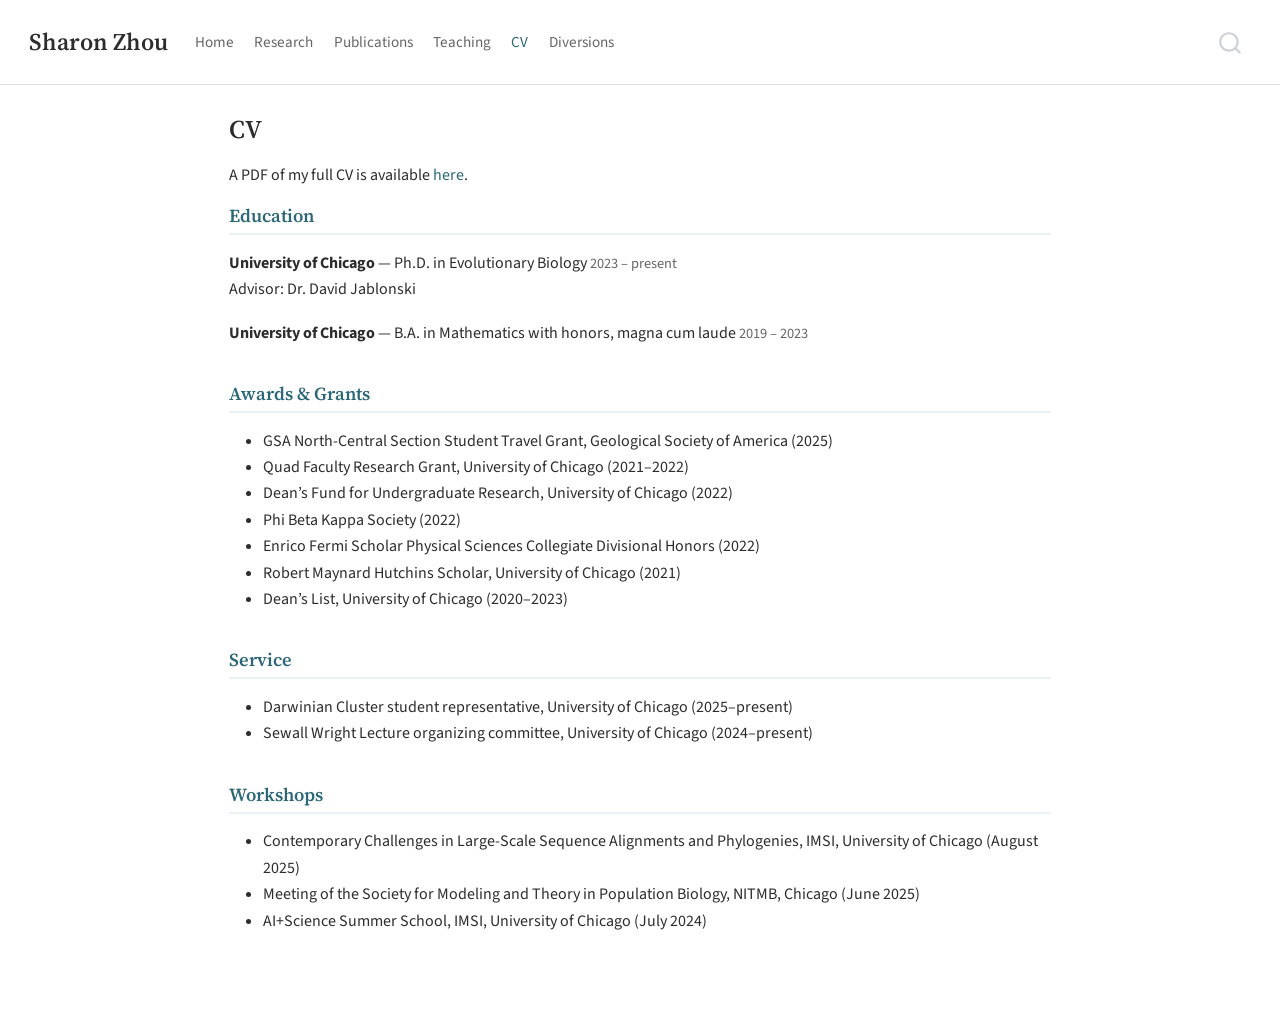
==== cv.html @ 86f87301 "Built site for gh-pages" ====
<!DOCTYPE html>
<html xmlns="http://www.w3.org/1999/xhtml" lang="en" xml:lang="en"><head>

<meta charset="utf-8">
<meta name="generator" content="quarto-1.7.29">

<meta name="viewport" content="width=device-width, initial-scale=1.0, user-scalable=yes">


<title>CV – Sharon Zhou</title>
<style>
code{white-space: pre-wrap;}
span.smallcaps{font-variant: small-caps;}
div.columns{display: flex; gap: min(4vw, 1.5em);}
div.column{flex: auto; overflow-x: auto;}
div.hanging-indent{margin-left: 1.5em; text-indent: -1.5em;}
ul.task-list{list-style: none;}
ul.task-list li input[type="checkbox"] {
  width: 0.8em;
  margin: 0 0.8em 0.2em -1em; /* quarto-specific, see https://github.com/quarto-dev/quarto-cli/issues/4556 */ 
  vertical-align: middle;
}
</style>


<script src="site_libs/quarto-nav/quarto-nav.js"></script>
<script src="site_libs/quarto-nav/headroom.min.js"></script>
<script src="site_libs/clipboard/clipboard.min.js"></script>
<script src="site_libs/quarto-search/autocomplete.umd.js"></script>
<script src="site_libs/quarto-search/fuse.min.js"></script>
<script src="site_libs/quarto-search/quarto-search.js"></script>
<meta name="quarto:offset" content="./">
<script src="site_libs/quarto-html/quarto.js" type="module"></script>
<script src="site_libs/quarto-html/tabsets/tabsets.js" type="module"></script>
<script src="site_libs/quarto-html/popper.min.js"></script>
<script src="site_libs/quarto-html/tippy.umd.min.js"></script>
<script src="site_libs/quarto-html/anchor.min.js"></script>
<link href="site_libs/quarto-html/tippy.css" rel="stylesheet">
<link href="site_libs/quarto-html/quarto-syntax-highlighting-0815c480559380816a4d1ea211a47e91.css" rel="stylesheet" id="quarto-text-highlighting-styles">
<script src="site_libs/bootstrap/bootstrap.min.js"></script>
<link href="site_libs/bootstrap/bootstrap-icons.css" rel="stylesheet">
<link href="site_libs/bootstrap/bootstrap-48048dc38178810a58cf1dc3fba5a31d.min.css" rel="stylesheet" append-hash="true" id="quarto-bootstrap" data-mode="light">
<script id="quarto-search-options" type="application/json">{
  "location": "navbar",
  "copy-button": false,
  "collapse-after": 3,
  "panel-placement": "end",
  "type": "overlay",
  "limit": 50,
  "keyboard-shortcut": [
    "f",
    "/",
    "s"
  ],
  "show-item-context": false,
  "language": {
    "search-no-results-text": "No results",
    "search-matching-documents-text": "matching documents",
    "search-copy-link-title": "Copy link to search",
    "search-hide-matches-text": "Hide additional matches",
    "search-more-match-text": "more match in this document",
    "search-more-matches-text": "more matches in this document",
    "search-clear-button-title": "Clear",
    "search-text-placeholder": "",
    "search-detached-cancel-button-title": "Cancel",
    "search-submit-button-title": "Submit",
    "search-label": "Search"
  }
}</script>


<link rel="stylesheet" href="styles.css">
</head>

<body class="nav-fixed fullcontent quarto-light">

<div id="quarto-search-results"></div>
  <header id="quarto-header" class="headroom fixed-top">
    <nav class="navbar navbar-expand-lg " data-bs-theme="dark">
      <div class="navbar-container container-fluid">
      <div class="navbar-brand-container mx-auto">
    <a class="navbar-brand" href="./index.html">
    <span class="navbar-title">Sharon Zhou</span>
    </a>
  </div>
            <div id="quarto-search" class="" title="Search"></div>
          <button class="navbar-toggler" type="button" data-bs-toggle="collapse" data-bs-target="#navbarCollapse" aria-controls="navbarCollapse" role="menu" aria-expanded="false" aria-label="Toggle navigation" onclick="if (window.quartoToggleHeadroom) { window.quartoToggleHeadroom(); }">
  <span class="navbar-toggler-icon"></span>
</button>
          <div class="collapse navbar-collapse" id="navbarCollapse">
            <ul class="navbar-nav navbar-nav-scroll me-auto">
  <li class="nav-item">
    <a class="nav-link" href="./index.html"> 
<span class="menu-text">Home</span></a>
  </li>  
  <li class="nav-item">
    <a class="nav-link" href="./research.html"> 
<span class="menu-text">Research</span></a>
  </li>  
  <li class="nav-item">
    <a class="nav-link" href="./publications.html"> 
<span class="menu-text">Publications</span></a>
  </li>  
  <li class="nav-item">
    <a class="nav-link" href="./teaching.html"> 
<span class="menu-text">Teaching</span></a>
  </li>  
  <li class="nav-item">
    <a class="nav-link active" href="./cv.html" aria-current="page"> 
<span class="menu-text">CV</span></a>
  </li>  
  <li class="nav-item">
    <a class="nav-link" href="./diversions.html"> 
<span class="menu-text">Diversions</span></a>
  </li>  
</ul>
          </div> <!-- /navcollapse -->
            <div class="quarto-navbar-tools">
</div>
      </div> <!-- /container-fluid -->
    </nav>
</header>
<!-- content -->
<div id="quarto-content" class="quarto-container page-columns page-rows-contents page-layout-article page-navbar">
<!-- sidebar -->
<!-- margin-sidebar -->
    
<!-- main -->
<main class="content" id="quarto-document-content">

<header id="title-block-header" class="quarto-title-block default">
<div class="quarto-title">
<h1 class="title">CV</h1>
</div>



<div class="quarto-title-meta">

    
  
    
  </div>
  


</header>


<p>A PDF of my full CV is available <a href="files/cv-sharon.pdf">here</a>.</p>
<section id="education" class="level2">
<h2 class="anchored" data-anchor-id="education">Education</h2>
<div class="cv-entry">
<p><strong>University of Chicago</strong> — Ph.D.&nbsp;in Evolutionary Biology <span class="dates">2023 – present</span><br>
Advisor: Dr.&nbsp;David Jablonski</p>
</div>
<div class="cv-entry">
<p><strong>University of Chicago</strong> — B.A. in Mathematics with honors, magna cum laude <span class="dates">2019 – 2023</span></p>
</div>
</section>
<section id="awards-grants" class="level2">
<h2 class="anchored" data-anchor-id="awards-grants">Awards &amp; Grants</h2>
<ul>
<li>GSA North-Central Section Student Travel Grant, Geological Society of America (2025)</li>
<li>Quad Faculty Research Grant, University of Chicago (2021–2022)</li>
<li>Dean’s Fund for Undergraduate Research, University of Chicago (2022)</li>
<li>Phi Beta Kappa Society (2022)</li>
<li>Enrico Fermi Scholar Physical Sciences Collegiate Divisional Honors (2022)</li>
<li>Robert Maynard Hutchins Scholar, University of Chicago (2021)</li>
<li>Dean’s List, University of Chicago (2020–2023)</li>
</ul>
</section>
<section id="service" class="level2">
<h2 class="anchored" data-anchor-id="service">Service</h2>
<ul>
<li>Darwinian Cluster student representative, University of Chicago (2025–present)</li>
<li>Sewall Wright Lecture organizing committee, University of Chicago (2024–present)</li>
</ul>
</section>
<section id="workshops" class="level2">
<h2 class="anchored" data-anchor-id="workshops">Workshops</h2>
<ul>
<li>Contemporary Challenges in Large-Scale Sequence Alignments and Phylogenies, IMSI, University of Chicago (August 2025)</li>
<li>Meeting of the Society for Modeling and Theory in Population Biology, NITMB, Chicago (June 2025)</li>
<li>AI+Science Summer School, IMSI, University of Chicago (July 2024)</li>
</ul>


</section>

</main> <!-- /main -->
<script id="quarto-html-after-body" type="application/javascript">
  window.document.addEventListener("DOMContentLoaded", function (event) {
    const icon = "";
    const anchorJS = new window.AnchorJS();
    anchorJS.options = {
      placement: 'right',
      icon: icon
    };
    anchorJS.add('.anchored');
    const isCodeAnnotation = (el) => {
      for (const clz of el.classList) {
        if (clz.startsWith('code-annotation-')) {                     
          return true;
        }
      }
      return false;
    }
    const onCopySuccess = function(e) {
      // button target
      const button = e.trigger;
      // don't keep focus
      button.blur();
      // flash "checked"
      button.classList.add('code-copy-button-checked');
      var currentTitle = button.getAttribute("title");
      button.setAttribute("title", "Copied!");
      let tooltip;
      if (window.bootstrap) {
        button.setAttribute("data-bs-toggle", "tooltip");
        button.setAttribute("data-bs-placement", "left");
        button.setAttribute("data-bs-title", "Copied!");
        tooltip = new bootstrap.Tooltip(button, 
          { trigger: "manual", 
            customClass: "code-copy-button-tooltip",
            offset: [0, -8]});
        tooltip.show();    
      }
      setTimeout(function() {
        if (tooltip) {
          tooltip.hide();
          button.removeAttribute("data-bs-title");
          button.removeAttribute("data-bs-toggle");
          button.removeAttribute("data-bs-placement");
        }
        button.setAttribute("title", currentTitle);
        button.classList.remove('code-copy-button-checked');
      }, 1000);
      // clear code selection
      e.clearSelection();
    }
    const getTextToCopy = function(trigger) {
        const codeEl = trigger.previousElementSibling.cloneNode(true);
        for (const childEl of codeEl.children) {
          if (isCodeAnnotation(childEl)) {
            childEl.remove();
          }
        }
        return codeEl.innerText;
    }
    const clipboard = new window.ClipboardJS('.code-copy-button:not([data-in-quarto-modal])', {
      text: getTextToCopy
    });
    clipboard.on('success', onCopySuccess);
    if (window.document.getElementById('quarto-embedded-source-code-modal')) {
      const clipboardModal = new window.ClipboardJS('.code-copy-button[data-in-quarto-modal]', {
        text: getTextToCopy,
        container: window.document.getElementById('quarto-embedded-source-code-modal')
      });
      clipboardModal.on('success', onCopySuccess);
    }
      var localhostRegex = new RegExp(/^(?:http|https):\/\/localhost\:?[0-9]*\//);
      var mailtoRegex = new RegExp(/^mailto:/);
        var filterRegex = new RegExp("https:\/\/sharonyiwenz\.github\.io\/");
      var isInternal = (href) => {
          return filterRegex.test(href) || localhostRegex.test(href) || mailtoRegex.test(href);
      }
      // Inspect non-navigation links and adorn them if external
     var links = window.document.querySelectorAll('a[href]:not(.nav-link):not(.navbar-brand):not(.toc-action):not(.sidebar-link):not(.sidebar-item-toggle):not(.pagination-link):not(.no-external):not([aria-hidden]):not(.dropdown-item):not(.quarto-navigation-tool):not(.about-link)');
      for (var i=0; i<links.length; i++) {
        const link = links[i];
        if (!isInternal(link.href)) {
          // undo the damage that might have been done by quarto-nav.js in the case of
          // links that we want to consider external
          if (link.dataset.originalHref !== undefined) {
            link.href = link.dataset.originalHref;
          }
        }
      }
    function tippyHover(el, contentFn, onTriggerFn, onUntriggerFn) {
      const config = {
        allowHTML: true,
        maxWidth: 500,
        delay: 100,
        arrow: false,
        appendTo: function(el) {
            return el.parentElement;
        },
        interactive: true,
        interactiveBorder: 10,
        theme: 'quarto',
        placement: 'bottom-start',
      };
      if (contentFn) {
        config.content = contentFn;
      }
      if (onTriggerFn) {
        config.onTrigger = onTriggerFn;
      }
      if (onUntriggerFn) {
        config.onUntrigger = onUntriggerFn;
      }
      window.tippy(el, config); 
    }
    const noterefs = window.document.querySelectorAll('a[role="doc-noteref"]');
    for (var i=0; i<noterefs.length; i++) {
      const ref = noterefs[i];
      tippyHover(ref, function() {
        // use id or data attribute instead here
        let href = ref.getAttribute('data-footnote-href') || ref.getAttribute('href');
        try { href = new URL(href).hash; } catch {}
        const id = href.replace(/^#\/?/, "");
        const note = window.document.getElementById(id);
        if (note) {
          return note.innerHTML;
        } else {
          return "";
        }
      });
    }
    const xrefs = window.document.querySelectorAll('a.quarto-xref');
    const processXRef = (id, note) => {
      // Strip column container classes
      const stripColumnClz = (el) => {
        el.classList.remove("page-full", "page-columns");
        if (el.children) {
          for (const child of el.children) {
            stripColumnClz(child);
          }
        }
      }
      stripColumnClz(note)
      if (id === null || id.startsWith('sec-')) {
        // Special case sections, only their first couple elements
        const container = document.createElement("div");
        if (note.children && note.children.length > 2) {
          container.appendChild(note.children[0].cloneNode(true));
          for (let i = 1; i < note.children.length; i++) {
            const child = note.children[i];
            if (child.tagName === "P" && child.innerText === "") {
              continue;
            } else {
              container.appendChild(child.cloneNode(true));
              break;
            }
          }
          if (window.Quarto?.typesetMath) {
            window.Quarto.typesetMath(container);
          }
          return container.innerHTML
        } else {
          if (window.Quarto?.typesetMath) {
            window.Quarto.typesetMath(note);
          }
          return note.innerHTML;
        }
      } else {
        // Remove any anchor links if they are present
        const anchorLink = note.querySelector('a.anchorjs-link');
        if (anchorLink) {
          anchorLink.remove();
        }
        if (window.Quarto?.typesetMath) {
          window.Quarto.typesetMath(note);
        }
        if (note.classList.contains("callout")) {
          return note.outerHTML;
        } else {
          return note.innerHTML;
        }
      }
    }
    for (var i=0; i<xrefs.length; i++) {
      const xref = xrefs[i];
      tippyHover(xref, undefined, function(instance) {
        instance.disable();
        let url = xref.getAttribute('href');
        let hash = undefined; 
        if (url.startsWith('#')) {
          hash = url;
        } else {
          try { hash = new URL(url).hash; } catch {}
        }
        if (hash) {
          const id = hash.replace(/^#\/?/, "");
          const note = window.document.getElementById(id);
          if (note !== null) {
            try {
              const html = processXRef(id, note.cloneNode(true));
              instance.setContent(html);
            } finally {
              instance.enable();
              instance.show();
            }
          } else {
            // See if we can fetch this
            fetch(url.split('#')[0])
            .then(res => res.text())
            .then(html => {
              const parser = new DOMParser();
              const htmlDoc = parser.parseFromString(html, "text/html");
              const note = htmlDoc.getElementById(id);
              if (note !== null) {
                const html = processXRef(id, note);
                instance.setContent(html);
              } 
            }).finally(() => {
              instance.enable();
              instance.show();
            });
          }
        } else {
          // See if we can fetch a full url (with no hash to target)
          // This is a special case and we should probably do some content thinning / targeting
          fetch(url)
          .then(res => res.text())
          .then(html => {
            const parser = new DOMParser();
            const htmlDoc = parser.parseFromString(html, "text/html");
            const note = htmlDoc.querySelector('main.content');
            if (note !== null) {
              // This should only happen for chapter cross references
              // (since there is no id in the URL)
              // remove the first header
              if (note.children.length > 0 && note.children[0].tagName === "HEADER") {
                note.children[0].remove();
              }
              const html = processXRef(null, note);
              instance.setContent(html);
            } 
          }).finally(() => {
            instance.enable();
            instance.show();
          });
        }
      }, function(instance) {
      });
    }
        let selectedAnnoteEl;
        const selectorForAnnotation = ( cell, annotation) => {
          let cellAttr = 'data-code-cell="' + cell + '"';
          let lineAttr = 'data-code-annotation="' +  annotation + '"';
          const selector = 'span[' + cellAttr + '][' + lineAttr + ']';
          return selector;
        }
        const selectCodeLines = (annoteEl) => {
          const doc = window.document;
          const targetCell = annoteEl.getAttribute("data-target-cell");
          const targetAnnotation = annoteEl.getAttribute("data-target-annotation");
          const annoteSpan = window.document.querySelector(selectorForAnnotation(targetCell, targetAnnotation));
          const lines = annoteSpan.getAttribute("data-code-lines").split(",");
          const lineIds = lines.map((line) => {
            return targetCell + "-" + line;
          })
          let top = null;
          let height = null;
          let parent = null;
          if (lineIds.length > 0) {
              //compute the position of the single el (top and bottom and make a div)
              const el = window.document.getElementById(lineIds[0]);
              top = el.offsetTop;
              height = el.offsetHeight;
              parent = el.parentElement.parentElement;
            if (lineIds.length > 1) {
              const lastEl = window.document.getElementById(lineIds[lineIds.length - 1]);
              const bottom = lastEl.offsetTop + lastEl.offsetHeight;
              height = bottom - top;
            }
            if (top !== null && height !== null && parent !== null) {
              // cook up a div (if necessary) and position it 
              let div = window.document.getElementById("code-annotation-line-highlight");
              if (div === null) {
                div = window.document.createElement("div");
                div.setAttribute("id", "code-annotation-line-highlight");
                div.style.position = 'absolute';
                parent.appendChild(div);
              }
              div.style.top = top - 2 + "px";
              div.style.height = height + 4 + "px";
              div.style.left = 0;
              let gutterDiv = window.document.getElementById("code-annotation-line-highlight-gutter");
              if (gutterDiv === null) {
                gutterDiv = window.document.createElement("div");
                gutterDiv.setAttribute("id", "code-annotation-line-highlight-gutter");
                gutterDiv.style.position = 'absolute';
                const codeCell = window.document.getElementById(targetCell);
                const gutter = codeCell.querySelector('.code-annotation-gutter');
                gutter.appendChild(gutterDiv);
              }
              gutterDiv.style.top = top - 2 + "px";
              gutterDiv.style.height = height + 4 + "px";
            }
            selectedAnnoteEl = annoteEl;
          }
        };
        const unselectCodeLines = () => {
          const elementsIds = ["code-annotation-line-highlight", "code-annotation-line-highlight-gutter"];
          elementsIds.forEach((elId) => {
            const div = window.document.getElementById(elId);
            if (div) {
              div.remove();
            }
          });
          selectedAnnoteEl = undefined;
        };
          // Handle positioning of the toggle
      window.addEventListener(
        "resize",
        throttle(() => {
          elRect = undefined;
          if (selectedAnnoteEl) {
            selectCodeLines(selectedAnnoteEl);
          }
        }, 10)
      );
      function throttle(fn, ms) {
      let throttle = false;
      let timer;
        return (...args) => {
          if(!throttle) { // first call gets through
              fn.apply(this, args);
              throttle = true;
          } else { // all the others get throttled
              if(timer) clearTimeout(timer); // cancel #2
              timer = setTimeout(() => {
                fn.apply(this, args);
                timer = throttle = false;
              }, ms);
          }
        };
      }
        // Attach click handler to the DT
        const annoteDls = window.document.querySelectorAll('dt[data-target-cell]');
        for (const annoteDlNode of annoteDls) {
          annoteDlNode.addEventListener('click', (event) => {
            const clickedEl = event.target;
            if (clickedEl !== selectedAnnoteEl) {
              unselectCodeLines();
              const activeEl = window.document.querySelector('dt[data-target-cell].code-annotation-active');
              if (activeEl) {
                activeEl.classList.remove('code-annotation-active');
              }
              selectCodeLines(clickedEl);
              clickedEl.classList.add('code-annotation-active');
            } else {
              // Unselect the line
              unselectCodeLines();
              clickedEl.classList.remove('code-annotation-active');
            }
          });
        }
    const findCites = (el) => {
      const parentEl = el.parentElement;
      if (parentEl) {
        const cites = parentEl.dataset.cites;
        if (cites) {
          return {
            el,
            cites: cites.split(' ')
          };
        } else {
          return findCites(el.parentElement)
        }
      } else {
        return undefined;
      }
    };
    var bibliorefs = window.document.querySelectorAll('a[role="doc-biblioref"]');
    for (var i=0; i<bibliorefs.length; i++) {
      const ref = bibliorefs[i];
      const citeInfo = findCites(ref);
      if (citeInfo) {
        tippyHover(citeInfo.el, function() {
          var popup = window.document.createElement('div');
          citeInfo.cites.forEach(function(cite) {
            var citeDiv = window.document.createElement('div');
            citeDiv.classList.add('hanging-indent');
            citeDiv.classList.add('csl-entry');
            var biblioDiv = window.document.getElementById('ref-' + cite);
            if (biblioDiv) {
              citeDiv.innerHTML = biblioDiv.innerHTML;
            }
            popup.appendChild(citeDiv);
          });
          return popup.innerHTML;
        });
      }
    }
  });
  </script>
</div> <!-- /content -->




</body></html>
---- site_libs/quarto-html/tippy.css ----
.tippy-box[data-animation=fade][data-state=hidden]{opacity:0}[data-tippy-root]{max-width:calc(100vw - 10px)}.tippy-box{position:relative;background-color:#333;color:#fff;border-radius:4px;font-size:14px;line-height:1.4;white-space:normal;outline:0;transition-property:transform,visibility,opacity}.tippy-box[data-placement^=top]>.tippy-arrow{bottom:0}.tippy-box[data-placement^=top]>.tippy-arrow:before{bottom:-7px;left:0;border-width:8px 8px 0;border-top-color:initial;transform-origin:center top}.tippy-box[data-placement^=bottom]>.tippy-arrow{top:0}.tippy-box[data-placement^=bottom]>.tippy-arrow:before{top:-7px;left:0;border-width:0 8px 8px;border-bottom-color:initial;transform-origin:center bottom}.tippy-box[data-placement^=left]>.tippy-arrow{right:0}.tippy-box[data-placement^=left]>.tippy-arrow:before{border-width:8px 0 8px 8px;border-left-color:initial;right:-7px;transform-origin:center left}.tippy-box[data-placement^=right]>.tippy-arrow{left:0}.tippy-box[data-placement^=right]>.tippy-arrow:before{left:-7px;border-width:8px 8px 8px 0;border-right-color:initial;transform-origin:center right}.tippy-box[data-inertia][data-state=visible]{transition-timing-function:cubic-bezier(.54,1.5,.38,1.11)}.tippy-arrow{width:16px;height:16px;color:#333}.tippy-arrow:before{content:"";position:absolute;border-color:transparent;border-style:solid}.tippy-content{position:relative;padding:5px 9px;z-index:1}
---- site_libs/quarto-html/quarto-syntax-highlighting-0815c480559380816a4d1ea211a47e91.css ----
/* quarto syntax highlight colors */
:root {
  --quarto-hl-ot-color: #003B4F;
  --quarto-hl-at-color: #657422;
  --quarto-hl-ss-color: #20794D;
  --quarto-hl-an-color: #5E5E5E;
  --quarto-hl-fu-color: #4758AB;
  --quarto-hl-st-color: #20794D;
  --quarto-hl-cf-color: #003B4F;
  --quarto-hl-op-color: #5E5E5E;
  --quarto-hl-er-color: #AD0000;
  --quarto-hl-bn-color: #AD0000;
  --quarto-hl-al-color: #AD0000;
  --quarto-hl-va-color: #111111;
  --quarto-hl-bu-color: inherit;
  --quarto-hl-ex-color: inherit;
  --quarto-hl-pp-color: #AD0000;
  --quarto-hl-in-color: #5E5E5E;
  --quarto-hl-vs-color: #20794D;
  --quarto-hl-wa-color: #5E5E5E;
  --quarto-hl-do-color: #5E5E5E;
  --quarto-hl-im-color: #00769E;
  --quarto-hl-ch-color: #20794D;
  --quarto-hl-dt-color: #AD0000;
  --quarto-hl-fl-color: #AD0000;
  --quarto-hl-co-color: #5E5E5E;
  --quarto-hl-cv-color: #5E5E5E;
  --quarto-hl-cn-color: #8f5902;
  --quarto-hl-sc-color: #5E5E5E;
  --quarto-hl-dv-color: #AD0000;
  --quarto-hl-kw-color: #003B4F;
}

/* other quarto variables */
:root {
  --quarto-font-monospace: SFMono-Regular, Menlo, Monaco, Consolas, "Liberation Mono", "Courier New", monospace;
}

/* syntax highlight based on Pandoc's rules */
pre > code.sourceCode > span {
  color: #003B4F;
}

code.sourceCode > span {
  color: #003B4F;
}

div.sourceCode,
div.sourceCode pre.sourceCode {
  color: #003B4F;
}

/* Normal */
code span {
  color: #003B4F;
}

/* Alert */
code span.al {
  color: #AD0000;
  font-style: inherit;
}

/* Annotation */
code span.an {
  color: #5E5E5E;
  font-style: inherit;
}

/* Attribute */
code span.at {
  color: #657422;
  font-style: inherit;
}

/* BaseN */
code span.bn {
  color: #AD0000;
  font-style: inherit;
}

/* BuiltIn */
code span.bu {
  font-style: inherit;
}

/* ControlFlow */
code span.cf {
  color: #003B4F;
  font-weight: bold;
  font-style: inherit;
}

/* Char */
code span.ch {
  color: #20794D;
  font-style: inherit;
}

/* Constant */
code span.cn {
  color: #8f5902;
  font-style: inherit;
}

/* Comment */
code span.co {
  color: #5E5E5E;
  font-style: inherit;
}

/* CommentVar */
code span.cv {
  color: #5E5E5E;
  font-style: italic;
}

/* Documentation */
code span.do {
  color: #5E5E5E;
  font-style: italic;
}

/* DataType */
code span.dt {
  color: #AD0000;
  font-style: inherit;
}

/* DecVal */
code span.dv {
  color: #AD0000;
  font-style: inherit;
}

/* Error */
code span.er {
  color: #AD0000;
  font-style: inherit;
}

/* Extension */
code span.ex {
  font-style: inherit;
}

/* Float */
code span.fl {
  color: #AD0000;
  font-style: inherit;
}

/* Function */
code span.fu {
  color: #4758AB;
  font-style: inherit;
}

/* Import */
code span.im {
  color: #00769E;
  font-style: inherit;
}

/* Information */
code span.in {
  color: #5E5E5E;
  font-style: inherit;
}

/* Keyword */
code span.kw {
  color: #003B4F;
  font-weight: bold;
  font-style: inherit;
}

/* Operator */
code span.op {
  color: #5E5E5E;
  font-style: inherit;
}

/* Other */
code span.ot {
  color: #003B4F;
  font-style: inherit;
}

/* Preprocessor */
code span.pp {
  color: #AD0000;
  font-style: inherit;
}

/* SpecialChar */
code span.sc {
  color: #5E5E5E;
  font-style: inherit;
}

/* SpecialString */
code span.ss {
  color: #20794D;
  font-style: inherit;
}

/* String */
code span.st {
  color: #20794D;
  font-style: inherit;
}

/* Variable */
code span.va {
  color: #111111;
  font-style: inherit;
}

/* VerbatimString */
code span.vs {
  color: #20794D;
  font-style: inherit;
}

/* Warning */
code span.wa {
  color: #5E5E5E;
  font-style: italic;
}

.prevent-inlining {
  content: "</";
}

/*# sourceMappingURL=d398365ccb532ba00fe56d6aa1025863.css.map */
---- styles.css ----
@import url('https://fonts.googleapis.com/css2?family=Source+Sans+3:ital,wght@0,300;0,400;0,600;1,400&family=Source+Serif+4:ital,wght@0,400;0,600;1,400&display=swap');

:root {
  --accent: #2b6777;
  --accent-light: #e8f1f3;
  --text: #2d2d2d;
  --text-light: #666;
  --border: #e0e0e0;
}

body {
  font-family: 'Source Sans 3', -apple-system, BlinkMacSystemFont, sans-serif;
  color: var(--text);
  font-size: 16px;
  line-height: 1.65;
}

/* Override Quarto navbar styling */
.navbar {
  font-family: 'Source Sans 3', sans-serif !important;
  border-bottom: 1px solid var(--border) !important;
  background-color: #fff !important;
  box-shadow: none !important;
}

.navbar-brand {
  font-family: 'Source Serif 4', Georgia, serif !important;
  font-size: 1.5em !important;
  font-weight: 600 !important;
  color: var(--text) !important;
}

.navbar-nav .nav-link {
  color: var(--text-light) !important;
  font-size: 0.95em !important;
  font-weight: 400 !important;
  transition: color 0.15s !important;
}

.navbar-nav .nav-link:hover,
.navbar-nav .nav-link.active {
  color: var(--accent) !important;
}

/* Headings */
h1, h2, h3 {
  font-family: 'Source Serif 4', Georgia, serif;
  font-weight: 600;
}

h1 { font-size: 1.6em; }

h2 {
  font-size: 1.15em;
  color: var(--accent);
  padding-bottom: 6px;
  border-bottom: 2px solid var(--accent-light);
  margin-top: 2em;
  margin-bottom: 0.8em;
}

h3 {
  font-size: 1em;
  color: var(--text);
  margin-top: 1.4em;
  margin-bottom: 0.5em;
}

/* Links */
a {
  color: var(--accent);
  text-decoration: none;
  transition: color 0.15s;
}

a:hover {
  text-decoration: underline;
}

/* Profile section on home page */
.profile {
  display: flex;
  gap: 30px;
  align-items: flex-start;
  margin-bottom: 1.5em;
}

.profile img,
.profile .profile-photo img {
  width: 160px;
  border-radius: 6px;
  flex-shrink: 0;
}

.profile p:has(> img) {
  margin: 0;
  flex-shrink: 0;
}

.profile-text .subtitle {
  color: var(--text-light);
  margin-bottom: 0.8em;
  font-size: 0.95em;
}

.contact-links {
  margin-top: 0.6em;
  font-size: 0.9em;
}

.contact-links a {
  margin-right: 16px;
}

/* Interest tags */
.interests {
  display: flex;
  flex-wrap: wrap;
  gap: 8px;
  margin-top: 0.5em;
}

.interest-tag {
  background: var(--accent-light);
  color: var(--accent);
  padding: 4px 14px;
  border-radius: 20px;
  font-size: 0.88em;
  display: inline-block;
}

/* Publication list */
.pub-entry {
  margin-bottom: 1.2em;
  line-height: 1.5;
}

.pub-title {
  font-weight: 600;
}

.pub-venue {
  font-style: italic;
  color: var(--text-light);
}

.pub-links a {
  font-size: 0.85em;
  color: var(--accent);
  background: var(--accent-light);
  padding: 1px 8px;
  border-radius: 3px;
  margin-right: 6px;
  text-decoration: none;
}

.pub-links a:hover {
  background: #d0e4e8;
  text-decoration: none;
}

/* Teaching entry */
.teaching-entry {
  margin-bottom: 1em;
}

.teaching-entry .role {
  font-weight: 600;
}

.teaching-entry .term {
  color: var(--text-light);
  font-size: 0.9em;
}

/* CV page */
.cv-section {
  margin-bottom: 1.5em;
}

.cv-entry {
  margin-bottom: 0.8em;
}

.cv-entry .dates {
  color: var(--text-light);
  font-size: 0.9em;
}

/* Responsive */
@media (max-width: 600px) {
  .profile {
    flex-direction: column;
    align-items: center;
    text-align: center;
  }

  .interests {
    justify-content: center;
  }
}

/* Footer */
.nav-footer {
  border-top: 1px solid var(--border) !important;
  color: #aaa !important;
  font-size: 0.85em !important;
}
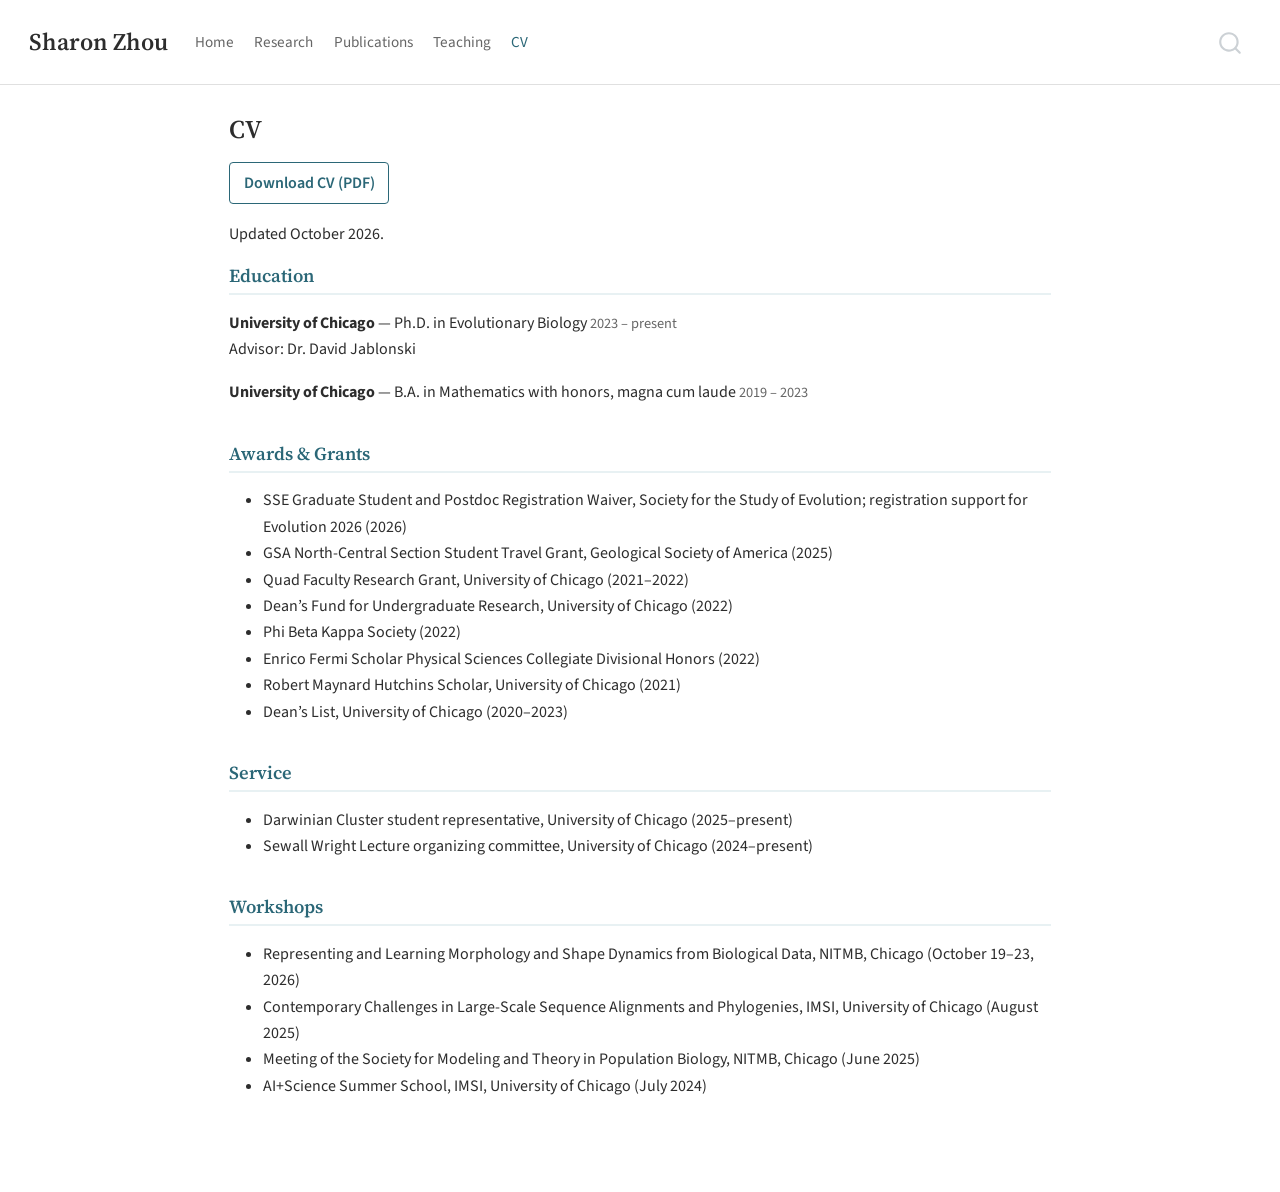
==== commit e581504b: "Built site for gh-pages" ====
--- a/cv.html
+++ b/cv.html
@@ -109,10 +109,6 @@
     <a class="nav-link active" href="./cv.html" aria-current="page"> 
 <span class="menu-text">CV</span></a>
   </li>  
-  <li class="nav-item">
-    <a class="nav-link" href="./diversions.html"> 
-<span class="menu-text">Diversions</span></a>
-  </li>  
 </ul>
           </div> <!-- /navcollapse -->
             <div class="quarto-navbar-tools">
@@ -147,7 +143,8 @@
 </header>
 
 
-<p>A PDF of my full CV is available <a href="files/cv-sharon.pdf">here</a>.</p>
+<p><a href="files/cv-sharon.pdf" class="cv-download">Download CV (PDF)</a></p>
+<p>Updated October 2026.</p>
 <section id="education" class="level2">
 <h2 class="anchored" data-anchor-id="education">Education</h2>
 <div class="cv-entry">
@@ -161,6 +158,7 @@
 <section id="awards-grants" class="level2">
 <h2 class="anchored" data-anchor-id="awards-grants">Awards &amp; Grants</h2>
 <ul>
+<li>SSE Graduate Student and Postdoc Registration Waiver, Society for the Study of Evolution; registration support for Evolution 2026 (2026)</li>
 <li>GSA North-Central Section Student Travel Grant, Geological Society of America (2025)</li>
 <li>Quad Faculty Research Grant, University of Chicago (2021–2022)</li>
 <li>Dean’s Fund for Undergraduate Research, University of Chicago (2022)</li>
@@ -180,6 +178,7 @@
 <section id="workshops" class="level2">
 <h2 class="anchored" data-anchor-id="workshops">Workshops</h2>
 <ul>
+<li>Representing and Learning Morphology and Shape Dynamics from Biological Data, NITMB, Chicago (October 19–23, 2026)</li>
 <li>Contemporary Challenges in Large-Scale Sequence Alignments and Phylogenies, IMSI, University of Chicago (August 2025)</li>
 <li>Meeting of the Society for Modeling and Theory in Population Biology, NITMB, Chicago (June 2025)</li>
 <li>AI+Science Summer School, IMSI, University of Chicago (July 2024)</li>
--- a/styles.css
+++ b/styles.css
@@ -87,7 +87,7 @@
 
 .profile img,
 .profile .profile-photo img {
-  width: 160px;
+  width: 200px;
   border-radius: 6px;
   flex-shrink: 0;
 }
@@ -101,6 +101,18 @@
   color: var(--text-light);
   margin-bottom: 0.8em;
   font-size: 0.95em;
+}
+
+.profile-text {
+  min-width: 0;
+}
+
+.cv-download {
+  display: inline-block;
+  padding: 0.45em 0.85em;
+  border: 1px solid var(--accent);
+  border-radius: 4px;
+  font-weight: 600;
 }
 
 .contact-links {
@@ -192,6 +204,15 @@
   .profile {
     flex-direction: column;
     align-items: center;
+    text-align: left;
+  }
+
+  .profile-text {
+    width: 100%;
+  }
+
+  .profile-text h1,
+  .profile-text > p:has(.subtitle) {
     text-align: center;
   }
 
